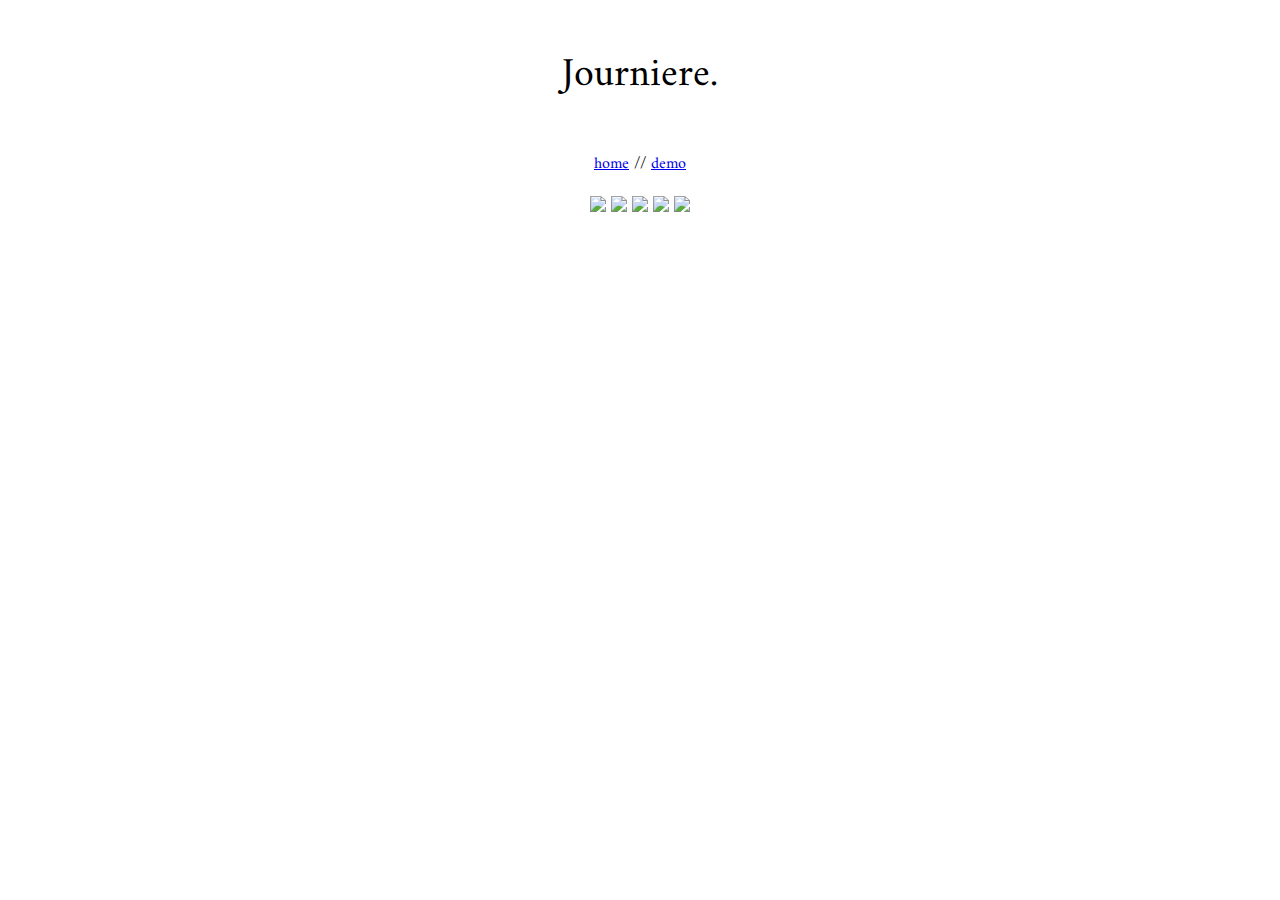
==== demo.html @ 4a38e336 "Add files via upload" ====
<!DOCTYPE html>
<html>

	<link  rel="stylesheet">
	<head>
		<title> Journiere </title>
	</head>

	<body>
		<link href="https://fonts.googleapis.com/css?family=Amiri" rel="stylesheet">
		<p class="header"> Journiere. 

		<p class="link"> <a href="main.html"> home</a> // <a href="demo.html">demo</a></p>
	<img src="image/welcome.jpg" width=251px> 

	<img src="image/signup1.jpg" width=252px> 
	<img src="image/signup2.jpg" width=252px> 
	<img src="image/login.jpg" width=250px> 
	<img src="image/main.jpg" width=250px> 

	<br>
	<br>
	<br>



	<link rel="stylesheet" type="text/css" href="style.css">
	
	</body>
</html>
---- style.css ----
h1 {
	font-family: 'Amiri', serif;
	padding-bottom: 5px;
	padding-top: 250px;
	text-align: center;
}

.header {
	font-family: 'Amiri', serif;
	font-size: 40px;
}

body {
	font-family: 'Amiri', serif;
	text-align: center;
}

.motto {
	font-size: 14px;
	text-align: center;
}

.enter {
	font-size: 18px;
	text-align: center;
}

.link {
	text-align: center;	
}

.fullscreen-bg {
  position: fixed;
  top: 0;
  right: 0;
  bottom: 0;
  left: 0;
  overflow: hidden;
  z-index: -100;
}

.fullscreen-bg__video {
  position: absolute;
  top: 0;
  left: 0;
  width: 100%;
  height: 100%;
}

@media (min-aspect-ratio: 16/9) {
  .fullscreen-bg__video {
    height: 300%;
    top: -100%;
  }
}

@media (max-aspect-ratio: 16/9) {
  .fullscreen-bg__video {
    width: 300%;
    left: -100%;
  }
}

@media (max-width: 767px) {
  .fullscreen-bg {
    background: url('slide-1.jpg') center center / cover no-repeat;
  }

  .fullscreen-bg__video {
    display: none;
  }
}
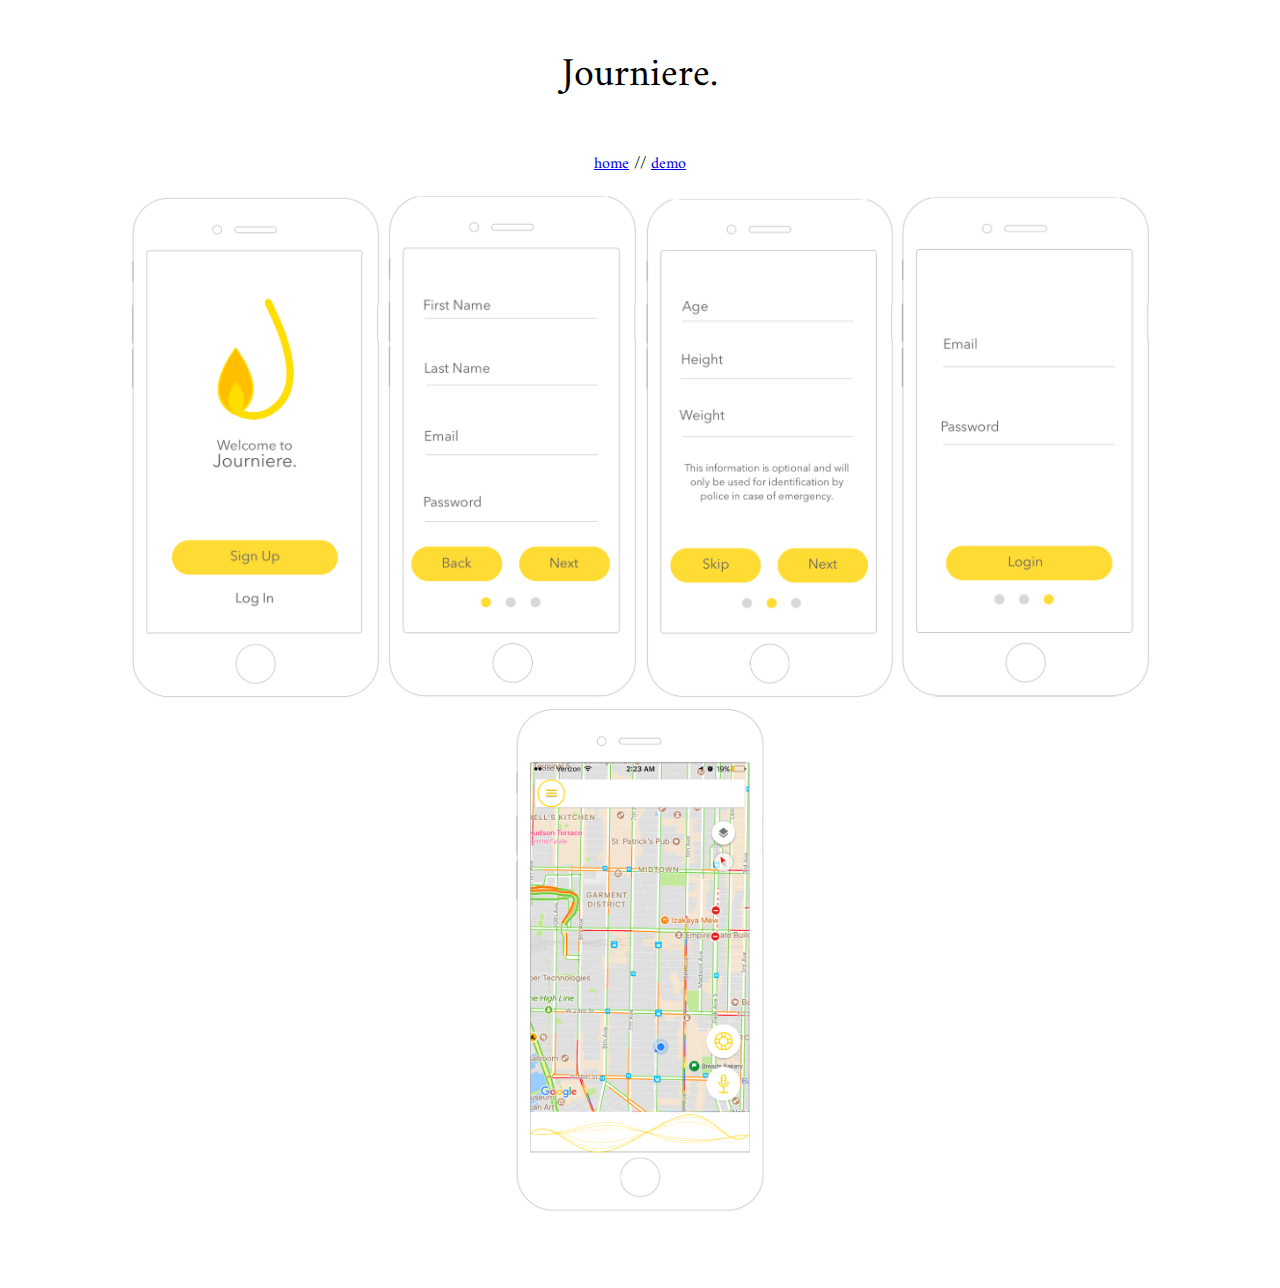
==== commit 357072ae: "Add files via upload" ====
--- a/demo.html
+++ b/demo.html
@@ -11,12 +11,12 @@
 		<p class="header"> Journiere. 
 
 		<p class="link"> <a href="main.html"> home</a> // <a href="demo.html">demo</a></p>
-	<img src="image/welcome.jpg" width=251px> 
+	<img src="welcome.jpg" width=251px> 
 
-	<img src="image/signup1.jpg" width=252px> 
-	<img src="image/signup2.jpg" width=252px> 
-	<img src="image/login.jpg" width=250px> 
-	<img src="image/main.jpg" width=250px> 
+	<img src="signup1.jpg" width=252px>
+	<img src="signup2.jpg" width=252px>
+	<img src="login.jpg" width=250px>
+	<img src="main.jpg" width=250px>
 
 	<br>
 	<br>
@@ -27,4 +27,4 @@
 	<link rel="stylesheet" type="text/css" href="style.css">
 	
 	</body>
-</html>+</html>
